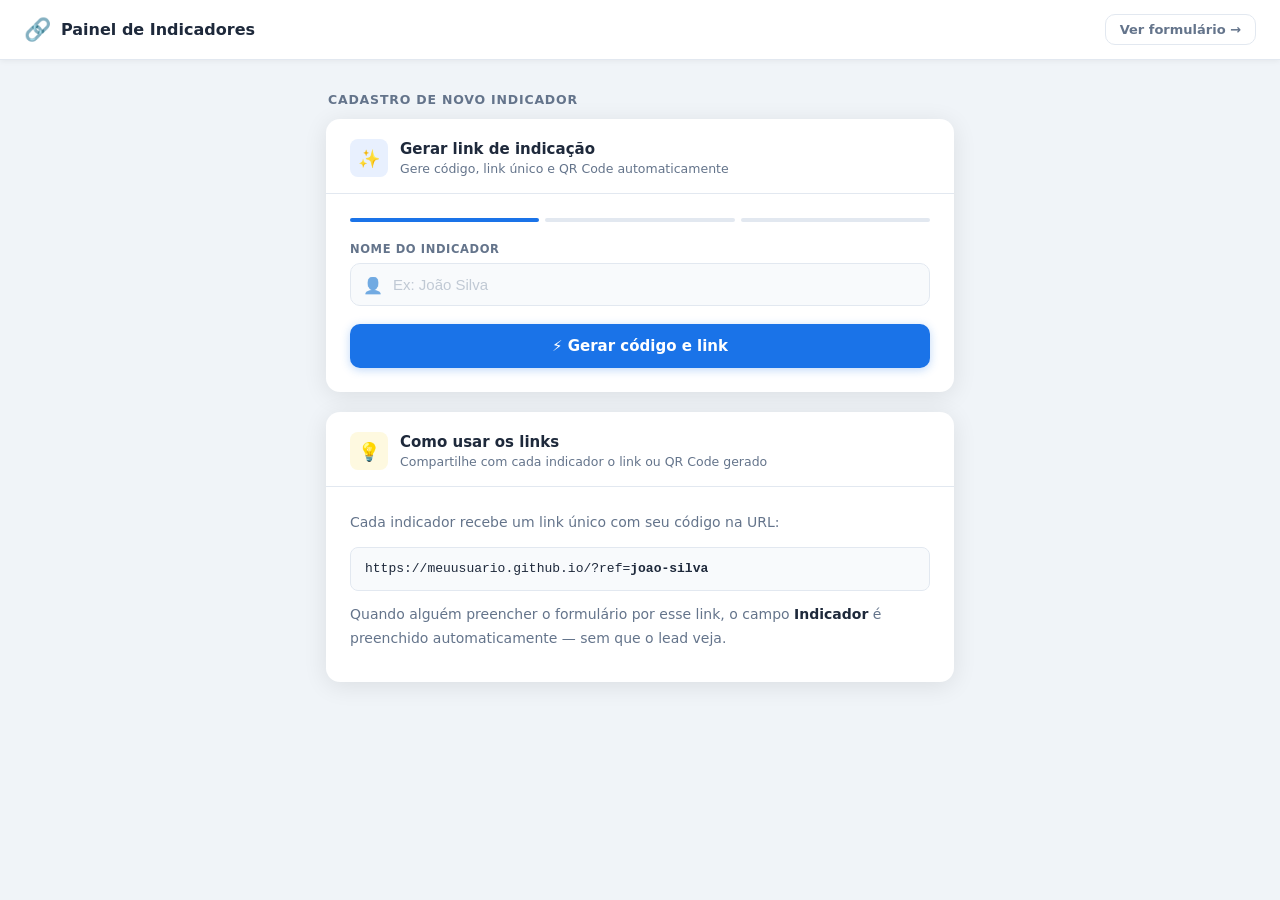
==== admin.html @ d5f3bb4f "Add files via upload" ====
<!DOCTYPE html>
<html lang="pt-BR">
<head>
  <meta charset="UTF-8"/>
  <meta name="viewport" content="width=device-width, initial-scale=1.0"/>
  <title>Painel de Indicadores</title>
  <link rel="icon" href="data:image/svg+xml,<svg xmlns='http://www.w3.org/2000/svg' viewBox='0 0 100 100'><text y='.9em' font-size='90'>🔗</text></svg>"/>
  <link rel="stylesheet" href="style.css" />
</head>
<body class="page-top">

  <!-- ══ Barra de navegação ══════════════════════════════════ -->
  <header class="topbar">
    <div class="topbar__brand">
      <span>🔗</span>
      <!-- ✏️ ALTERE: nome do painel -->
      Painel de Indicadores
    </div>
    <nav>
      <a href="index.html" class="btn btn--outline btn--sm">Ver formulário →</a>
    </nav>
  </header>

  <!-- ══ Conteúdo principal ══════════════════════════════════ -->
  <main class="main-content">

    <p class="section-label">Cadastro de novo indicador</p>

    <!-- ── Card: Gerador de link ──────────────────────────── -->
    <div class="card">
      <div class="card-head">
        <div class="card-head__icon card-head__icon--blue">✨</div>
        <div>
          <h2 class="card-head__title">Gerar link de indicação</h2>
          <p  class="card-head__sub">Gere código, link único e QR Code automaticamente</p>
        </div>
      </div>

      <div class="card-body">

        <!-- Barra de progresso por etapas -->
        <div class="steps-bar">
          <div class="steps-bar__step steps-bar__step--active"  id="step1"></div>
          <div class="steps-bar__step" id="step2"></div>
          <div class="steps-bar__step" id="step3"></div>
        </div>

        <!-- Campo de entrada -->
        <div class="field">
          <label for="nomeIndicador">Nome do indicador</label>
          <div class="input-wrap">
            <span class="input-icon">👤</span>
            <input type="text" id="nomeIndicador"
                   placeholder="Ex: João Silva"
                   autocomplete="off" />
          </div>
        </div>

        <button class="btn btn--primary btn--full" id="btnGerar">
          ⚡ Gerar código e link
        </button>

        <!-- ── Painel de resultado (oculto até clicar Gerar) ── -->
        <div id="painelResultado" class="result-panel" style="display:none">

          <hr class="divider" />
          <p class="result-label">📋 Dados gerados</p>

          <!-- Código -->
          <div class="data-row">
            <span class="data-row__tag">Código</span>
            <span class="data-row__val" id="outCodigo">—</span>
            <button class="btn-copy" title="Copiar" onclick="copiar('outCodigo', this)">📋</button>
          </div>

          <!-- Link -->
          <div class="data-row">
            <span class="data-row__tag">Link</span>
            <span class="data-row__val" id="outLink">—</span>
            <button class="btn-copy" title="Copiar" onclick="copiar('outLink', this)">📋</button>
          </div>

          <!-- QR Code -->
          <div class="qr-block">
            <img id="qrImg" src="" alt="QR Code" width="190" height="190" />
            <p class="qr-block__hint">📲 Escaneie para acessar o link</p>
          </div>

          <!-- Botão salvar -->
          <button class="btn btn--success btn--full" id="btnSalvar">
            <div class="spinner" id="spinnerSalvar"></div>
            <span id="txtSalvar">💾 Salvar na planilha</span>
          </button>

          <div class="alert" id="alertaSalvar"></div>
        </div>

      </div><!-- /card-body -->
    </div><!-- /card -->

    <!-- ── Card: Instruções ───────────────────────────────── -->
    <div class="card">
      <div class="card-head">
        <div class="card-head__icon card-head__icon--yellow">💡</div>
        <div>
          <h2 class="card-head__title">Como usar os links</h2>
          <p  class="card-head__sub">Compartilhe com cada indicador o link ou QR Code gerado</p>
        </div>
      </div>
      <div class="card-body card-body--prose">
        <p>Cada indicador recebe um link único com seu código na URL:</p>
        <code class="code-block">
          <!-- ✏️ ALTERE: substitua pelo seu domínio -->
          https://meuusuario.github.io/?ref=<strong>joao-silva</strong>
        </code>
        <p>Quando alguém preencher o formulário por esse link, o campo <strong>Indicador</strong> é preenchido automaticamente — sem que o lead veja.</p>
      </div>
    </div>

  </main>

  <script src="admin.js"></script>
</body>
</html>
---- style.css ----
/* ════════════════════════════════════════════════════════════
   STYLE.CSS — Estilos compartilhados entre index.html e admin.html
   ════════════════════════════════════════════════════════════ */

/* ══ 1. TOKENS DE DESIGN ═══════════════════════════════════════
   ✏️ ALTERE AQUI para personalizar as cores do projeto
   ══════════════════════════════════════════════════════════════ */
:root {
  /* Marca */
  --brand:          #1a73e8;
  --brand-dark:     #1558b0;
  --brand-light:    #e8f0fe;

  /* Semânticas */
  --success:        #0f9d58;
  --success-light:  #e6f4ea;
  --success-border: #b2dfbd;
  --warning:        #f4b400;
  --error:          #d93025;
  --error-light:    #fdecea;
  --error-border:   #f5c6cb;

  /* Neutros */
  --bg:             #f0f4f8;
  --surface:        #ffffff;
  --surface-2:      #f8fafc;
  --text:           #1e293b;
  --muted:          #64748b;
  --border:         #e2e8f0;
  --placeholder:    #c0c9d4;

  /* Forma */
  --radius:         14px;
  --radius-sm:      10px;
  --radius-xs:      8px;

  /* Sombras */
  --shadow:         0 4px 24px rgba(0,0,0,0.09);
  --shadow-lg:      0 8px 40px rgba(0,0,0,0.12);
  --shadow-btn:     0 2px 10px rgba(26,115,232,0.28);
  --shadow-btn-hov: 0 4px 18px rgba(26,115,232,0.40);

  /* Tipografia */
  --font:           'Segoe UI', system-ui, -apple-system, sans-serif;

  /* Transições */
  --t: .2s ease;
}

/* ══ 2. RESET & BASE ════════════════════════════════════════════ */
*, *::before, *::after {
  box-sizing: border-box;
  margin: 0;
  padding: 0;
}

html { scroll-behavior: smooth; }

body {
  font-family: var(--font);
  background: var(--bg);
  color: var(--text);
  min-height: 100dvh;
}

/* Variante: centralizada (index.html) */
body.page-center {
  display: flex;
  flex-direction: column;
  align-items: center;
  justify-content: center;
  padding: 24px 16px;
}

/* Variante: layout com topbar (admin.html) */
body.page-top {
  display: block;
}

/* ══ 3. ANIMAÇÕES ════════════════════════════════════════════════ */
@keyframes rise {
  from { opacity: 0; transform: translateY(20px) scale(.98); }
  to   { opacity: 1; transform: translateY(0)    scale(1); }
}

@keyframes spin {
  to { transform: rotate(360deg); }
}

/* ══ 4. TOPBAR (admin.html) ══════════════════════════════════════ */
.topbar {
  background: var(--surface);
  border-bottom: 1px solid var(--border);
  padding: 0 24px;
  height: 60px;
  display: flex;
  align-items: center;
  justify-content: space-between;
  position: sticky;
  top: 0;
  z-index: 100;
  box-shadow: 0 1px 6px rgba(0,0,0,0.06);
}

.topbar__brand {
  display: flex;
  align-items: center;
  gap: 10px;
  font-weight: 700;
  font-size: 16px;
  color: var(--text);
}

.topbar__brand span { font-size: 22px; }

/* ══ 5. LAYOUT DE CONTEÚDO ══════════════════════════════════════ */
.main-content {
  max-width: 660px;
  margin: 0 auto;
  padding: 32px 16px 60px;
}

.section-label {
  font-size: 12.5px;
  font-weight: 700;
  text-transform: uppercase;
  letter-spacing: .8px;
  color: var(--muted);
  margin-bottom: 12px;
  padding-left: 2px;
}

/* ══ 6. CARD ═════════════════════════════════════════════════════ */
.card {
  background: var(--surface);
  border-radius: var(--radius);
  box-shadow: var(--shadow);
  overflow: hidden;
  animation: rise .4s cubic-bezier(.22,1,.36,1) both;
  margin-bottom: 20px;
}

/* Versão máxima (index.html) */
.card--form {
  width: 100%;
  max-width: 460px;
  margin-bottom: 0;
}

/* Cabeçalho com gradiente (index.html) */
.card-header {
  background: linear-gradient(135deg, var(--brand) 0%, #4f9ef5 100%);
  padding: 32px 36px 28px;
  color: #fff;
  position: relative;
  overflow: hidden;
}

.card-header::before {
  content: "";
  position: absolute;
  top: -30px; right: -30px;
  width: 120px; height: 120px;
  border-radius: 50%;
  background: rgba(255,255,255,.08);
  pointer-events: none;
}

.card-header::after {
  content: "";
  position: absolute;
  bottom: -20px; left: -20px;
  width: 80px; height: 80px;
  border-radius: 50%;
  background: rgba(255,255,255,.06);
  pointer-events: none;
}

.card-header__icon {
  display: block;
  font-size: 32px;
  margin-bottom: 10px;
  position: relative;
}

.card-header__title {
  font-size: 22px;
  font-weight: 700;
  margin-bottom: 6px;
  position: relative;
}

.card-header__sub {
  font-size: 14px;
  opacity: .85;
  line-height: 1.5;
  position: relative;
}

/* Cabeçalho de card simples (admin.html) */
.card-head {
  padding: 20px 24px 16px;
  border-bottom: 1px solid var(--border);
  display: flex;
  align-items: center;
  gap: 12px;
}

.card-head__icon {
  width: 38px;
  height: 38px;
  border-radius: var(--radius-xs);
  display: flex;
  align-items: center;
  justify-content: center;
  font-size: 18px;
  flex-shrink: 0;
}

.card-head__icon--blue   { background: var(--brand-light); }
.card-head__icon--yellow { background: #fef9e0; }
.card-head__icon--green  { background: var(--success-light); }

.card-head__title {
  font-size: 15px;
  font-weight: 700;
  line-height: 1.2;
}

.card-head__sub {
  font-size: 12.5px;
  color: var(--muted);
  margin-top: 3px;
}

/* Corpo do card */
.card-body {
  padding: 24px;
}

.card-body--prose {
  font-size: 14px;
  line-height: 1.7;
  color: var(--muted);
}

.card-body--prose p { margin-bottom: 8px; }
.card-body--prose strong { color: var(--text); }

/* Rodapé do card */
.card-footer {
  padding: 14px 36px 20px;
  text-align: center;
  border-top: 1px solid var(--border);
  font-size: 12px;
  color: #b0bac4;
}

/* ══ 7. BADGE DE INDICAÇÃO ══════════════════════════════════════ */
.badge {
  display: none;
  margin-top: 12px;
  background: rgba(255,255,255,.2);
  border: 1px solid rgba(255,255,255,.35);
  color: #fff;
  font-size: 12.5px;
  font-weight: 600;
  padding: 5px 13px;
  border-radius: 20px;
  width: fit-content;
  position: relative;
  backdrop-filter: blur(4px);
}

/* ══ 8. FORMULÁRIO ══════════════════════════════════════════════ */
.field {
  margin-bottom: 18px;
}

.field label {
  display: block;
  font-size: 11.5px;
  font-weight: 700;
  text-transform: uppercase;
  letter-spacing: .6px;
  color: var(--muted);
  margin-bottom: 7px;
}

.input-wrap {
  position: relative;
}

.input-icon {
  position: absolute;
  left: 13px;
  top: 50%;
  transform: translateY(-50%);
  font-size: 16px;
  pointer-events: none;
  opacity: .6;
}

input[type="text"],
input[type="tel"],
input[type="email"] {
  width: 100%;
  padding: 12px 14px 12px 42px;
  border: 1.5px solid var(--border);
  border-radius: var(--radius-sm);
  font-size: 15px;
  color: var(--text);
  background: var(--surface-2);
  outline: none;
  transition: border var(--t), box-shadow var(--t), background var(--t);
  -webkit-appearance: none;
}

input:focus {
  border-color: var(--brand);
  box-shadow: 0 0 0 3.5px rgba(26,115,232,.13);
  background: #fff;
}

input.field--error {
  border-color: var(--error) !important;
  box-shadow: 0 0 0 3px rgba(217,48,37,.12) !important;
}

input::placeholder { color: var(--placeholder); }

/* ══ 9. BOTÕES ══════════════════════════════════════════════════ */
.btn {
  display: inline-flex;
  align-items: center;
  justify-content: center;
  gap: 7px;
  padding: 10px 18px;
  border: none;
  border-radius: var(--radius-sm);
  font-family: var(--font);
  font-size: 14px;
  font-weight: 700;
  cursor: pointer;
  text-decoration: none;
  transition: background var(--t), box-shadow var(--t), transform .1s;
  white-space: nowrap;
}

.btn:active { transform: scale(.97); }

/* Tamanhos */
.btn--full { width: 100%; padding: 13px; font-size: 15px; }
.btn--sm   { padding: 7px 14px; font-size: 13px; }

/* Variantes de cor */
.btn--primary {
  background: var(--brand);
  color: #fff;
  box-shadow: var(--shadow-btn);
}
.btn--primary:hover    { background: var(--brand-dark); box-shadow: var(--shadow-btn-hov); }
.btn--primary:disabled { background: #94a3b8; box-shadow: none; cursor: not-allowed; }

.btn--success {
  background: var(--success);
  color: #fff;
  box-shadow: 0 2px 10px rgba(15,157,88,.22);
}
.btn--success:hover    { background: #0a7a44; }
.btn--success:disabled { background: #94a3b8; box-shadow: none; cursor: not-allowed; }

.btn--outline {
  background: transparent;
  color: var(--muted);
  border: 1.5px solid var(--border);
}
.btn--outline:hover { background: var(--bg); color: var(--text); }

/* Botão copiar (pequeno, apenas ícone) */
.btn-copy {
  background: none;
  border: none;
  font-size: 16px;
  cursor: pointer;
  padding: 3px 6px;
  border-radius: 6px;
  transition: background var(--t);
  flex-shrink: 0;
  line-height: 1;
}
.btn-copy:hover { background: var(--border); }

/* ══ 10. SPINNER ════════════════════════════════════════════════ */
.spinner {
  width: 17px;
  height: 17px;
  border: 2.5px solid rgba(255,255,255,.30);
  border-top-color: #fff;
  border-radius: 50%;
  animation: spin .65s linear infinite;
  display: none;
  flex-shrink: 0;
}

/* ══ 11. ALERTS ══════════════════════════════════════════════════ */
.alert {
  display: none;
  margin-top: 16px;
  padding: 12px 16px;
  border-radius: var(--radius-sm);
  font-size: 14px;
  font-weight: 500;
  text-align: center;
  line-height: 1.4;
}

.alert--success {
  background: var(--success-light);
  color: #1a7c34;
  border: 1px solid var(--success-border);
}

.alert--error {
  background: var(--error-light);
  color: #b71c1c;
  border: 1px solid var(--error-border);
}

/* ══ 12. BARRA DE ETAPAS (admin.html) ═══════════════════════════ */
.steps-bar {
  display: flex;
  gap: 6px;
  margin-bottom: 20px;
}

.steps-bar__step {
  flex: 1;
  height: 4px;
  border-radius: 99px;
  background: var(--border);
  transition: background var(--t);
}

.steps-bar__step--active   { background: var(--brand); }
.steps-bar__step--complete { background: var(--success); }

/* ══ 13. PAINEL DE RESULTADO (admin.html) ═══════════════════════ */
.divider {
  height: 1px;
  background: var(--border);
  margin: 20px 0;
  border: none;
}

.result-label {
  font-size: 12px;
  font-weight: 700;
  text-transform: uppercase;
  letter-spacing: .5px;
  color: var(--muted);
  margin-bottom: 10px;
}

.data-row {
  display: flex;
  align-items: center;
  gap: 10px;
  background: var(--surface-2);
  border: 1px solid var(--border);
  border-radius: var(--radius-sm);
  padding: 11px 14px;
  margin-bottom: 9px;
}

.data-row__tag {
  font-size: 10.5px;
  font-weight: 800;
  text-transform: uppercase;
  letter-spacing: .6px;
  color: var(--muted);
  min-width: 56px;
  flex-shrink: 0;
}

.data-row__val {
  flex: 1;
  font-size: 13.5px;
  font-weight: 600;
  color: var(--text);
  word-break: break-all;
}

/* ══ 14. QR CODE BLOCK (admin.html) ════════════════════════════ */
.qr-block {
  text-align: center;
  padding: 16px 0 12px;
}

.qr-block img {
  border-radius: var(--radius-sm);
  border: 3px solid var(--border);
  padding: 8px;
  background: #fff;
  box-shadow: 0 2px 12px rgba(0,0,0,.07);
}

.qr-block__hint {
  margin-top: 8px;
  font-size: 12px;
  color: var(--muted);
}

/* ══ 15. BLOCO DE CÓDIGO INLINE ════════════════════════════════ */
.code-block {
  display: block;
  background: var(--surface-2);
  border: 1px solid var(--border);
  border-radius: var(--radius-xs);
  padding: 10px 14px;
  margin: 12px 0;
  font-size: 13px;
  color: var(--text);
  word-break: break-all;
  font-family: 'Courier New', monospace;
}

/* ══ 16. RESPONSIVO ════════════════════════════════════════════ */
@media (max-width: 480px) {
  .card-header,
  .card-body,
  .card-footer { padding-left: 20px; padding-right: 20px; }

  .card-head { padding: 16px 18px; }
  .card-body { padding: 18px; }

  .topbar { padding: 0 16px; }
  .topbar__brand { font-size: 14px; }
}
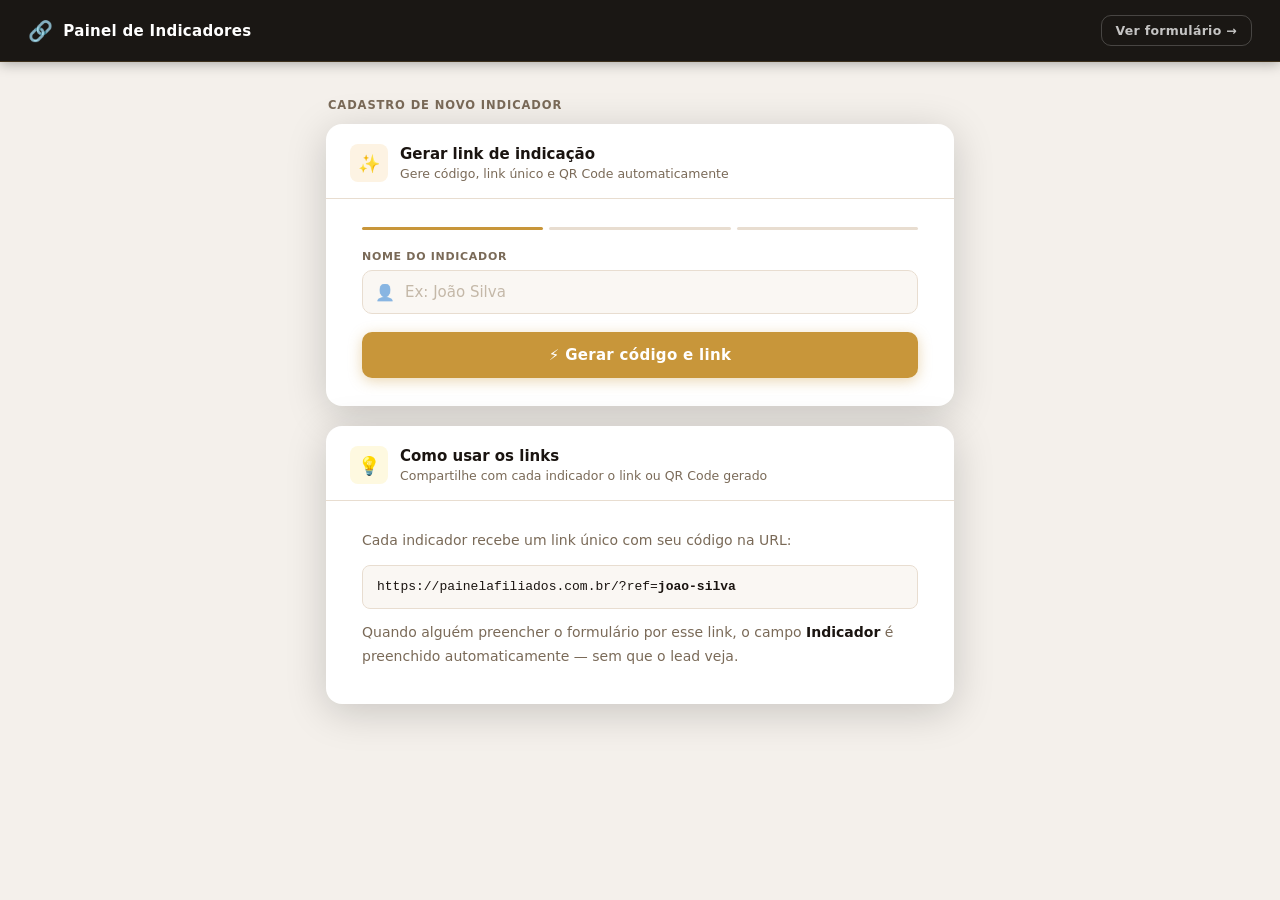
==== commit 44ed12ce: "Add files via upload" ====
--- a/admin.html
+++ b/admin.html
@@ -111,7 +111,7 @@
         <p>Cada indicador recebe um link único com seu código na URL:</p>
         <code class="code-block">
           <!-- ✏️ ALTERE: substitua pelo seu domínio -->
-          https://meuusuario.github.io/?ref=<strong>joao-silva</strong>
+          https://painelafiliados.com.br/?ref=<strong>joao-silva</strong>
         </code>
         <p>Quando alguém preencher o formulário por esse link, o campo <strong>Indicador</strong> é preenchido automaticamente — sem que o lead veja.</p>
       </div>
--- a/style.css
+++ b/style.css
@@ -1,50 +1,64 @@
 /* ════════════════════════════════════════════════════════════
-   STYLE.CSS — Estilos compartilhados entre index.html e admin.html
+   STYLE.CSS — Sistema de Leads · Paleta Luxo Empreendimento
+   Compartilhado entre index.html e admin.html
    ════════════════════════════════════════════════════════════ */
 
-/* ══ 1. TOKENS DE DESIGN ═══════════════════════════════════════
-   ✏️ ALTERE AQUI para personalizar as cores do projeto
-   ══════════════════════════════════════════════════════════════ */
+/* ══ 1. TOKENS DE DESIGN ════════════════════════════════════════
+   Paleta extraída da imagem do empreendimento:
+   – Charcoal escuro  → arquitetura / header
+   – Dourado âmbar    → iluminação / destaque
+   – Madeira quente   → painéis da guarita
+   – Creme off-white  → superfícies do card
+   ═══════════════════════════════════════════════════════════════ */
 :root {
-  /* Marca */
-  --brand:          #1a73e8;
-  --brand-dark:     #1558b0;
-  --brand-light:    #e8f0fe;
-
-  /* Semânticas */
-  --success:        #0f9d58;
-  --success-light:  #e6f4ea;
-  --success-border: #b2dfbd;
-  --warning:        #f4b400;
-  --error:          #d93025;
-  --error-light:    #fdecea;
-  --error-border:   #f5c6cb;
-
-  /* Neutros */
-  --bg:             #f0f4f8;
+  /* ── Marca (dourado âmbar do empreendimento) ── */
+  --brand:          #c8963a;
+  --brand-dark:     #a67828;
+  --brand-light:    #fdf3e3;
+  --brand-glow:     rgba(200, 150, 58, 0.30);
+
+  /* ── Superfícies escuras (arquitetura charcoal) ── */
+  --dark:           #1a1714;
+  --dark-mid:       #2a2520;
+  --dark-overlay:   rgba(18, 15, 12, 0.62);  /* overlay sobre a foto */
+
+  /* ── Madeira / quente ── */
+  --wood:           #8b6340;
+  --wood-light:     #c4956a;
+
+  /* ── Semânticas ── */
+  --success:        #4a9b6a;
+  --success-light:  #eaf5ee;
+  --success-border: #b8dfc7;
+  --error:          #c94040;
+  --error-light:    #fdf0f0;
+  --error-border:   #f0c0c0;
+
+  /* ── Neutros creme (card) ── */
+  --bg:             #f4f0eb;
   --surface:        #ffffff;
-  --surface-2:      #f8fafc;
-  --text:           #1e293b;
-  --muted:          #64748b;
-  --border:         #e2e8f0;
-  --placeholder:    #c0c9d4;
-
-  /* Forma */
-  --radius:         14px;
+  --surface-2:      #faf7f3;
+  --text:           #1a1410;
+  --muted:          #7a6a58;
+  --border:         #e8ddd0;
+  --placeholder:    #c4b8a8;
+
+  /* ── Forma ── */
+  --radius:         16px;
   --radius-sm:      10px;
   --radius-xs:      8px;
 
-  /* Sombras */
-  --shadow:         0 4px 24px rgba(0,0,0,0.09);
-  --shadow-lg:      0 8px 40px rgba(0,0,0,0.12);
-  --shadow-btn:     0 2px 10px rgba(26,115,232,0.28);
-  --shadow-btn-hov: 0 4px 18px rgba(26,115,232,0.40);
-
-  /* Tipografia */
+  /* ── Sombras ── */
+  --shadow:         0 8px 40px rgba(0,0,0,0.18);
+  --shadow-lg:      0 16px 60px rgba(0,0,0,0.28);
+  --shadow-btn:     0 3px 14px rgba(200,150,58,0.38);
+  --shadow-btn-hov: 0 6px 22px rgba(200,150,58,0.50);
+
+  /* ── Tipografia ── */
   --font:           'Segoe UI', system-ui, -apple-system, sans-serif;
 
-  /* Transições */
-  --t: .2s ease;
+  /* ── Transições ── */
+  --t: .22s ease;
 }
 
 /* ══ 2. RESET & BASE ════════════════════════════════════════════ */
@@ -58,29 +72,57 @@
 
 body {
   font-family: var(--font);
-  background: var(--bg);
   color: var(--text);
   min-height: 100dvh;
 }
 
-/* Variante: centralizada (index.html) */
+/* ── Página de formulário com foto de fundo (index.html) ────────
+   ✏️ Renomeie sua imagem para "bg.jpg" e coloque na mesma pasta
+   que o index.html antes de publicar no GitHub Pages.
+─────────────────────────────────────────────────────────────── */
 body.page-center {
   display: flex;
   flex-direction: column;
   align-items: center;
   justify-content: center;
   padding: 24px 16px;
-}
-
-/* Variante: layout com topbar (admin.html) */
+  min-height: 100dvh;
+
+  /* Imagem de fundo */
+  background-image: url('bg.jpg');
+  background-size: cover;
+  background-position: center 40%;
+  background-repeat: no-repeat;
+  background-attachment: fixed;
+  position: relative;
+}
+
+/* Overlay escuro sobre a foto para garantir legibilidade do card */
+body.page-center::before {
+  content: "";
+  position: fixed;
+  inset: 0;
+  background: var(--dark-overlay);
+  z-index: 0;
+  pointer-events: none;
+}
+
+/* Garante que o card fique acima do overlay */
+body.page-center > * {
+  position: relative;
+  z-index: 1;
+}
+
+/* ── Página de admin (admin.html) ──────────────────────────── */
 body.page-top {
   display: block;
+  background: var(--bg);
 }
 
 /* ══ 3. ANIMAÇÕES ════════════════════════════════════════════════ */
 @keyframes rise {
-  from { opacity: 0; transform: translateY(20px) scale(.98); }
-  to   { opacity: 1; transform: translateY(0)    scale(1); }
+  from { opacity: 0; transform: translateY(24px) scale(.97); }
+  to   { opacity: 1; transform: translateY(0)    scale(1);  }
 }
 
 @keyframes spin {
@@ -89,17 +131,17 @@
 
 /* ══ 4. TOPBAR (admin.html) ══════════════════════════════════════ */
 .topbar {
-  background: var(--surface);
-  border-bottom: 1px solid var(--border);
-  padding: 0 24px;
-  height: 60px;
+  background: var(--dark);
+  border-bottom: 1px solid rgba(200,150,58,.2);
+  padding: 0 28px;
+  height: 62px;
   display: flex;
   align-items: center;
   justify-content: space-between;
   position: sticky;
   top: 0;
   z-index: 100;
-  box-shadow: 0 1px 6px rgba(0,0,0,0.06);
+  box-shadow: 0 2px 12px rgba(0,0,0,.3);
 }
 
 .topbar__brand {
@@ -107,24 +149,25 @@
   align-items: center;
   gap: 10px;
   font-weight: 700;
-  font-size: 16px;
-  color: var(--text);
-}
-
-.topbar__brand span { font-size: 22px; }
+  font-size: 15px;
+  color: #fff;
+  letter-spacing: .3px;
+}
+
+.topbar__brand span { font-size: 20px; }
 
 /* ══ 5. LAYOUT DE CONTEÚDO ══════════════════════════════════════ */
 .main-content {
   max-width: 660px;
   margin: 0 auto;
-  padding: 32px 16px 60px;
+  padding: 36px 16px 60px;
 }
 
 .section-label {
-  font-size: 12.5px;
+  font-size: 11.5px;
   font-weight: 700;
   text-transform: uppercase;
-  letter-spacing: .8px;
+  letter-spacing: .9px;
   color: var(--muted);
   margin-bottom: 12px;
   padding-left: 2px;
@@ -136,50 +179,58 @@
   border-radius: var(--radius);
   box-shadow: var(--shadow);
   overflow: hidden;
-  animation: rise .4s cubic-bezier(.22,1,.36,1) both;
+  animation: rise .45s cubic-bezier(.22,1,.36,1) both;
   margin-bottom: 20px;
 }
 
-/* Versão máxima (index.html) */
+/* Versão formulário (index.html) — com bordinha dourada no topo */
 .card--form {
   width: 100%;
   max-width: 460px;
   margin-bottom: 0;
-}
-
-/* Cabeçalho com gradiente (index.html) */
+  box-shadow: var(--shadow-lg);
+  border-top: 3px solid var(--brand);
+}
+
+/* ── Cabeçalho escuro tipo "arquitetura" (index.html) ────────── */
 .card-header {
-  background: linear-gradient(135deg, var(--brand) 0%, #4f9ef5 100%);
+  background:
+    linear-gradient(160deg,
+      #1a1714 0%,
+      #2e2318 55%,
+      #3b2d1a 100%);
   padding: 32px 36px 28px;
   color: #fff;
   position: relative;
   overflow: hidden;
 }
 
+/* Reflexo dourado sutil no canto superior */
 .card-header::before {
   content: "";
   position: absolute;
-  top: -30px; right: -30px;
-  width: 120px; height: 120px;
+  top: -40px; right: -40px;
+  width: 160px; height: 160px;
   border-radius: 50%;
-  background: rgba(255,255,255,.08);
+  background: radial-gradient(circle, rgba(200,150,58,.18) 0%, transparent 70%);
   pointer-events: none;
 }
 
+/* Linha dourada decorativa na base do header */
 .card-header::after {
   content: "";
   position: absolute;
-  bottom: -20px; left: -20px;
-  width: 80px; height: 80px;
-  border-radius: 50%;
-  background: rgba(255,255,255,.06);
+  bottom: 0; left: 36px; right: 36px;
+  height: 1px;
+  background: linear-gradient(90deg,
+    transparent, rgba(200,150,58,.5), transparent);
   pointer-events: none;
 }
 
 .card-header__icon {
   display: block;
-  font-size: 32px;
-  margin-bottom: 10px;
+  font-size: 30px;
+  margin-bottom: 12px;
   position: relative;
 }
 
@@ -188,16 +239,18 @@
   font-weight: 700;
   margin-bottom: 6px;
   position: relative;
+  letter-spacing: .2px;
 }
 
 .card-header__sub {
-  font-size: 14px;
-  opacity: .85;
-  line-height: 1.5;
-  position: relative;
-}
-
-/* Cabeçalho de card simples (admin.html) */
+  font-size: 13.5px;
+  opacity: .75;
+  line-height: 1.55;
+  position: relative;
+  font-weight: 400;
+}
+
+/* ── Cabeçalho de card simples (admin.html) ──────────────────── */
 .card-head {
   padding: 20px 24px 16px;
   border-bottom: 1px solid var(--border);
@@ -225,6 +278,7 @@
   font-size: 15px;
   font-weight: 700;
   line-height: 1.2;
+  color: var(--text);
 }
 
 .card-head__sub {
@@ -233,9 +287,9 @@
   margin-top: 3px;
 }
 
-/* Corpo do card */
+/* ── Corpo e rodapé ──────────────────────────────────────────── */
 .card-body {
-  padding: 24px;
+  padding: 28px 36px;
 }
 
 .card-body--prose {
@@ -247,29 +301,28 @@
 .card-body--prose p { margin-bottom: 8px; }
 .card-body--prose strong { color: var(--text); }
 
-/* Rodapé do card */
 .card-footer {
   padding: 14px 36px 20px;
   text-align: center;
   border-top: 1px solid var(--border);
   font-size: 12px;
-  color: #b0bac4;
+  color: #b0a898;
 }
 
 /* ══ 7. BADGE DE INDICAÇÃO ══════════════════════════════════════ */
 .badge {
   display: none;
-  margin-top: 12px;
-  background: rgba(255,255,255,.2);
-  border: 1px solid rgba(255,255,255,.35);
-  color: #fff;
+  margin-top: 14px;
+  background: rgba(200,150,58,.18);
+  border: 1px solid rgba(200,150,58,.45);
+  color: #f5d898;
   font-size: 12.5px;
   font-weight: 600;
-  padding: 5px 13px;
+  padding: 5px 14px;
   border-radius: 20px;
   width: fit-content;
   position: relative;
-  backdrop-filter: blur(4px);
+  letter-spacing: .2px;
 }
 
 /* ══ 8. FORMULÁRIO ══════════════════════════════════════════════ */
@@ -279,10 +332,10 @@
 
 .field label {
   display: block;
-  font-size: 11.5px;
+  font-size: 11px;
   font-weight: 700;
   text-transform: uppercase;
-  letter-spacing: .6px;
+  letter-spacing: .7px;
   color: var(--muted);
   margin-bottom: 7px;
 }
@@ -298,7 +351,7 @@
   transform: translateY(-50%);
   font-size: 16px;
   pointer-events: none;
-  opacity: .6;
+  opacity: .5;
 }
 
 input[type="text"],
@@ -309,6 +362,7 @@
   border: 1.5px solid var(--border);
   border-radius: var(--radius-sm);
   font-size: 15px;
+  font-family: var(--font);
   color: var(--text);
   background: var(--surface-2);
   outline: none;
@@ -318,13 +372,13 @@
 
 input:focus {
   border-color: var(--brand);
-  box-shadow: 0 0 0 3.5px rgba(26,115,232,.13);
+  box-shadow: 0 0 0 3.5px var(--brand-glow);
   background: #fff;
 }
 
 input.field--error {
   border-color: var(--error) !important;
-  box-shadow: 0 0 0 3px rgba(217,48,37,.12) !important;
+  box-shadow: 0 0 0 3px rgba(201,64,64,.12) !important;
 }
 
 input::placeholder { color: var(--placeholder); }
@@ -334,8 +388,8 @@
   display: inline-flex;
   align-items: center;
   justify-content: center;
-  gap: 7px;
-  padding: 10px 18px;
+  gap: 8px;
+  padding: 10px 20px;
   border: none;
   border-radius: var(--radius-sm);
   font-family: var(--font);
@@ -343,6 +397,7 @@
   font-weight: 700;
   cursor: pointer;
   text-decoration: none;
+  letter-spacing: .3px;
   transition: background var(--t), box-shadow var(--t), transform .1s;
   white-space: nowrap;
 }
@@ -350,40 +405,42 @@
 .btn:active { transform: scale(.97); }
 
 /* Tamanhos */
-.btn--full { width: 100%; padding: 13px; font-size: 15px; }
-.btn--sm   { padding: 7px 14px; font-size: 13px; }
-
-/* Variantes de cor */
+.btn--full { width: 100%; padding: 14px; font-size: 15px; }
+.btn--sm   { padding: 7px 14px; font-size: 12.5px; }
+
+/* ── Botão primário: dourado âmbar ── */
 .btn--primary {
   background: var(--brand);
   color: #fff;
   box-shadow: var(--shadow-btn);
 }
 .btn--primary:hover    { background: var(--brand-dark); box-shadow: var(--shadow-btn-hov); }
-.btn--primary:disabled { background: #94a3b8; box-shadow: none; cursor: not-allowed; }
-
+.btn--primary:disabled { background: #c4b8a8; box-shadow: none; cursor: not-allowed; }
+
+/* ── Botão de sucesso ── */
 .btn--success {
   background: var(--success);
   color: #fff;
-  box-shadow: 0 2px 10px rgba(15,157,88,.22);
-}
-.btn--success:hover    { background: #0a7a44; }
-.btn--success:disabled { background: #94a3b8; box-shadow: none; cursor: not-allowed; }
-
+  box-shadow: 0 2px 12px rgba(74,155,106,.25);
+}
+.btn--success:hover    { background: #3a7d55; }
+.btn--success:disabled { background: #c4b8a8; box-shadow: none; cursor: not-allowed; }
+
+/* ── Botão outline escuro (topbar admin) ── */
 .btn--outline {
   background: transparent;
-  color: var(--muted);
-  border: 1.5px solid var(--border);
-}
-.btn--outline:hover { background: var(--bg); color: var(--text); }
-
-/* Botão copiar (pequeno, apenas ícone) */
+  color: rgba(255,255,255,.75);
+  border: 1.5px solid rgba(255,255,255,.2);
+}
+.btn--outline:hover { background: rgba(255,255,255,.08); color: #fff; }
+
+/* ── Botão copiar ── */
 .btn-copy {
   background: none;
   border: none;
-  font-size: 16px;
+  font-size: 15px;
   cursor: pointer;
-  padding: 3px 6px;
+  padding: 3px 7px;
   border-radius: 6px;
   transition: background var(--t);
   flex-shrink: 0;
@@ -395,7 +452,7 @@
 .spinner {
   width: 17px;
   height: 17px;
-  border: 2.5px solid rgba(255,255,255,.30);
+  border: 2.5px solid rgba(255,255,255,.28);
   border-top-color: #fff;
   border-radius: 50%;
   animation: spin .65s linear infinite;
@@ -417,13 +474,13 @@
 
 .alert--success {
   background: var(--success-light);
-  color: #1a7c34;
+  color: #2d7a4a;
   border: 1px solid var(--success-border);
 }
 
 .alert--error {
   background: var(--error-light);
-  color: #b71c1c;
+  color: #a03030;
   border: 1px solid var(--error-border);
 }
 
@@ -436,7 +493,7 @@
 
 .steps-bar__step {
   flex: 1;
-  height: 4px;
+  height: 3px;
   border-radius: 99px;
   background: var(--border);
   transition: background var(--t);
@@ -454,10 +511,10 @@
 }
 
 .result-label {
-  font-size: 12px;
+  font-size: 11.5px;
   font-weight: 700;
   text-transform: uppercase;
-  letter-spacing: .5px;
+  letter-spacing: .6px;
   color: var(--muted);
   margin-bottom: 10px;
 }
@@ -474,7 +531,7 @@
 }
 
 .data-row__tag {
-  font-size: 10.5px;
+  font-size: 10px;
   font-weight: 800;
   text-transform: uppercase;
   letter-spacing: .6px;
@@ -499,7 +556,7 @@
 
 .qr-block img {
   border-radius: var(--radius-sm);
-  border: 3px solid var(--border);
+  border: 2px solid var(--border);
   padding: 8px;
   background: #fff;
   box-shadow: 0 2px 12px rgba(0,0,0,.07);
@@ -511,7 +568,7 @@
   color: var(--muted);
 }
 
-/* ══ 15. BLOCO DE CÓDIGO INLINE ════════════════════════════════ */
+/* ══ 15. BLOCO DE CÓDIGO ════════════════════════════════════════ */
 .code-block {
   display: block;
   background: var(--surface-2);
@@ -526,14 +583,21 @@
 }
 
 /* ══ 16. RESPONSIVO ════════════════════════════════════════════ */
-@media (max-width: 480px) {
+@media (max-width: 520px) {
   .card-header,
   .card-body,
-  .card-footer { padding-left: 20px; padding-right: 20px; }
-
-  .card-head { padding: 16px 18px; }
-  .card-body { padding: 18px; }
+  .card-footer { padding-left: 22px; padding-right: 22px; }
+
+  .card--form { border-radius: 14px; }
+  .card-head  { padding: 16px 18px; }
+  .card-body  { padding: 20px; }
 
   .topbar { padding: 0 16px; }
   .topbar__brand { font-size: 14px; }
+}
+
+@media (max-width: 360px) {
+  .card-header,
+  .card-body,
+  .card-footer { padding-left: 18px; padding-right: 18px; }
 }
